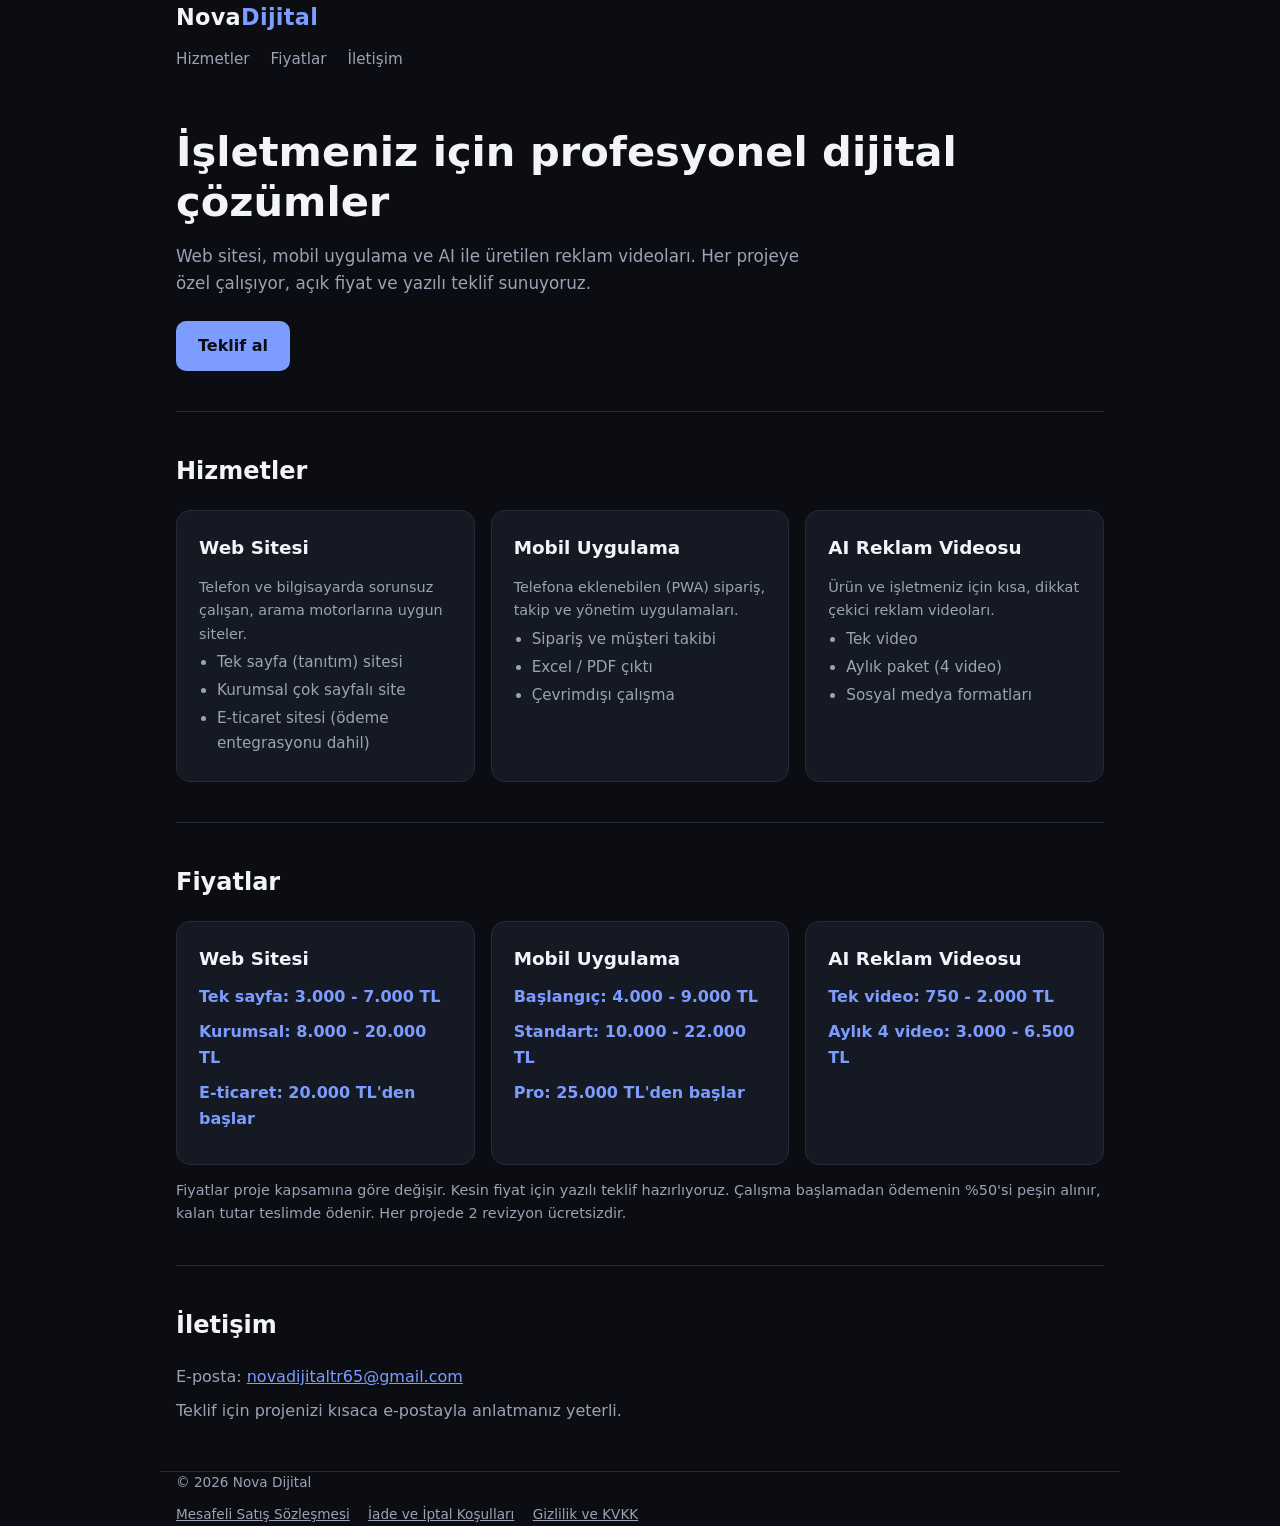
==== novadijital/index.html @ 92e57ce7 "Nova Dijital tanitim sitesi ve portfolyo sayfasi eklendi PayTR basvurusu icin hizmet/fiyat ve yasal " ====
<!DOCTYPE html>
<html lang="tr">
<head>
<meta charset="UTF-8">
<meta name="viewport" content="width=device-width, initial-scale=1">
<title>Nova Dijital | Web Sitesi, Uygulama ve AI Video Hizmetleri</title>
<meta name="description" content="Nova Dijital: küçük işletmeler için web sitesi, uygulama ve AI reklam videosu hizmetleri.">
<style>
  :root {
    --bg: #0b0d12;
    --panel: #151923;
    --text: #f2f4f8;
    --muted: #9aa3b5;
    --accent: #7c9cff;
    --border: #252b3a;
  }
  * { box-sizing: border-box; margin: 0; padding: 0; }
  body {
    background: var(--bg);
    color: var(--text);
    font-family: system-ui, -apple-system, "Segoe UI", Roboto, sans-serif;
    line-height: 1.6;
  }
  .wrap { max-width: 960px; margin: 0 auto; padding: 0 16px; }
  header { padding: 28px 0 12px; }
  .brand { font-size: 1.4rem; font-weight: 700; letter-spacing: .3px; }
  .brand span { color: var(--accent); }
  nav a { color: var(--muted); text-decoration: none; margin-right: 16px; font-size: .95rem; }
  nav a:hover { color: var(--text); }
  .hero { padding: 56px 0 40px; }
  .hero h1 { font-size: clamp(1.8rem, 4.5vw, 2.6rem); line-height: 1.2; margin-bottom: 16px; }
  .hero p { color: var(--muted); max-width: 640px; font-size: 1.05rem; }
  .btn {
    display: inline-block; margin-top: 24px; padding: 12px 22px; border-radius: 10px;
    background: var(--accent); color: #0b0d12; font-weight: 600; text-decoration: none;
  }
  section { padding: 40px 0; border-top: 1px solid var(--border); }
  section h2 { font-size: 1.5rem; margin-bottom: 20px; }
  .grid { display: grid; gap: 16px; grid-template-columns: repeat(auto-fit, minmax(260px, 1fr)); }
  .card {
    background: var(--panel); border: 1px solid var(--border); border-radius: 14px; padding: 22px;
  }
  .card h3 { font-size: 1.15rem; margin-bottom: 8px; }
  .card .price { color: var(--accent); font-weight: 600; margin: 10px 0; }
  .card ul { padding-left: 18px; color: var(--muted); font-size: .95rem; }
  .card li { margin: 4px 0; }
  .note { color: var(--muted); font-size: .9rem; margin-top: 14px; }
  .contact p { color: var(--muted); margin-bottom: 8px; }
  .contact a { color: var(--accent); }
  footer { border-top: 1px solid var(--border); padding: 24px 0 40px; color: var(--muted); font-size: .85rem; }
  footer a { color: var(--muted); margin-right: 14px; }
</style>
</head>
<body>
<header class="wrap">
  <div class="brand">Nova<span>Dijital</span></div>
  <nav style="margin-top:10px">
    <a href="#hizmetler">Hizmetler</a>
    <a href="#fiyatlar">Fiyatlar</a>
    <a href="#iletisim">İletişim</a>
  </nav>
</header>

<main class="wrap">
  <div class="hero">
    <h1>İşletmeniz için profesyonel dijital çözümler</h1>
    <p>Web sitesi, mobil uygulama ve AI ile üretilen reklam videoları. Her projeye özel çalışıyor, açık fiyat ve yazılı teklif sunuyoruz.</p>
    <a class="btn" href="#iletisim">Teklif al</a>
  </div>

  <section id="hizmetler">
    <h2>Hizmetler</h2>
    <div class="grid">
      <div class="card">
        <h3>Web Sitesi</h3>
        <p class="note">Telefon ve bilgisayarda sorunsuz çalışan, arama motorlarına uygun siteler.</p>
        <ul>
          <li>Tek sayfa (tanıtım) sitesi</li>
          <li>Kurumsal çok sayfalı site</li>
          <li>E-ticaret sitesi (ödeme entegrasyonu dahil)</li>
        </ul>
      </div>
      <div class="card">
        <h3>Mobil Uygulama</h3>
        <p class="note">Telefona eklenebilen (PWA) sipariş, takip ve yönetim uygulamaları.</p>
        <ul>
          <li>Sipariş ve müşteri takibi</li>
          <li>Excel / PDF çıktı</li>
          <li>Çevrimdışı çalışma</li>
        </ul>
      </div>
      <div class="card">
        <h3>AI Reklam Videosu</h3>
        <p class="note">Ürün ve işletmeniz için kısa, dikkat çekici reklam videoları.</p>
        <ul>
          <li>Tek video</li>
          <li>Aylık paket (4 video)</li>
          <li>Sosyal medya formatları</li>
        </ul>
      </div>
    </div>
  </section>

  <section id="fiyatlar">
    <h2>Fiyatlar</h2>
    <div class="grid">
      <div class="card">
        <h3>Web Sitesi</h3>
        <div class="price">Tek sayfa: 3.000 - 7.000 TL</div>
        <div class="price">Kurumsal: 8.000 - 20.000 TL</div>
        <div class="price">E-ticaret: 20.000 TL'den başlar</div>
      </div>
      <div class="card">
        <h3>Mobil Uygulama</h3>
        <div class="price">Başlangıç: 4.000 - 9.000 TL</div>
        <div class="price">Standart: 10.000 - 22.000 TL</div>
        <div class="price">Pro: 25.000 TL'den başlar</div>
      </div>
      <div class="card">
        <h3>AI Reklam Videosu</h3>
        <div class="price">Tek video: 750 - 2.000 TL</div>
        <div class="price">Aylık 4 video: 3.000 - 6.500 TL</div>
      </div>
    </div>
    <p class="note">Fiyatlar proje kapsamına göre değişir. Kesin fiyat için yazılı teklif hazırlıyoruz. Çalışma başlamadan ödemenin %50'si peşin alınır, kalan tutar teslimde ödenir. Her projede 2 revizyon ücretsizdir.</p>
  </section>

  <section id="iletisim" class="contact">
    <h2>İletişim</h2>
    <p>E-posta: <a href="mailto:novadijitaltr65@gmail.com">novadijitaltr65@gmail.com</a></p>
    <p>Teklif için projenizi kısaca e-postayla anlatmanız yeterli.</p>
  </section>
</main>

<footer class="wrap">
  <p>&copy; 2026 Nova Dijital</p>
  <p style="margin-top:10px">
    <a href="yasal.html#mesafeli-satis">Mesafeli Satış Sözleşmesi</a>
    <a href="yasal.html#iade-iptal">İade ve İptal Koşulları</a>
    <a href="yasal.html#gizlilik">Gizlilik ve KVKK</a>
  </p>
</footer>
</body>
</html>
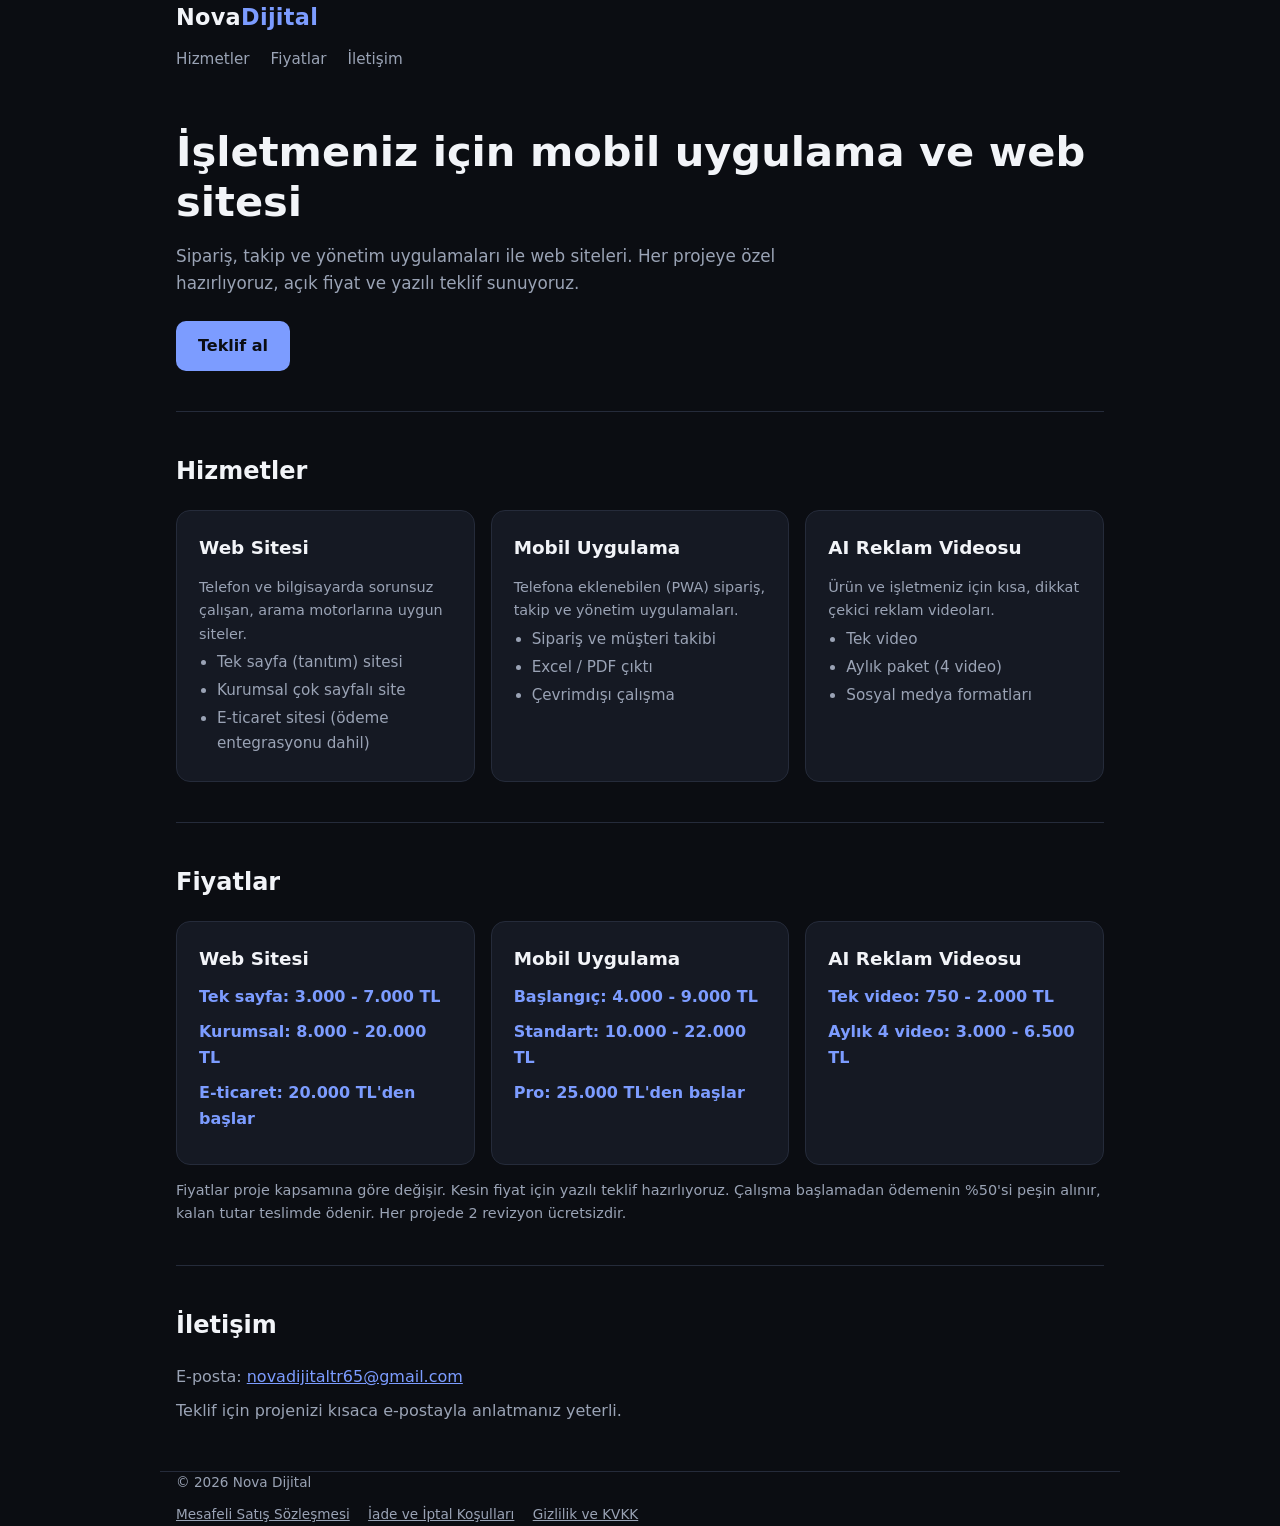
==== commit 6c4ff3f9: "Nova Dijital ana sayfa basligi uygulama odakli guncellendi Co-Authored-By: Claude Sonnet 5 <noreply@" ====
--- a/novadijital/index.html
+++ b/novadijital/index.html
@@ -63,8 +63,8 @@
 
 <main class="wrap">
   <div class="hero">
-    <h1>İşletmeniz için profesyonel dijital çözümler</h1>
-    <p>Web sitesi, mobil uygulama ve AI ile üretilen reklam videoları. Her projeye özel çalışıyor, açık fiyat ve yazılı teklif sunuyoruz.</p>
+    <h1>İşletmeniz için mobil uygulama ve web sitesi</h1>
+    <p>Sipariş, takip ve yönetim uygulamaları ile web siteleri. Her projeye özel hazırlıyoruz, açık fiyat ve yazılı teklif sunuyoruz.</p>
     <a class="btn" href="#iletisim">Teklif al</a>
   </div>
 
